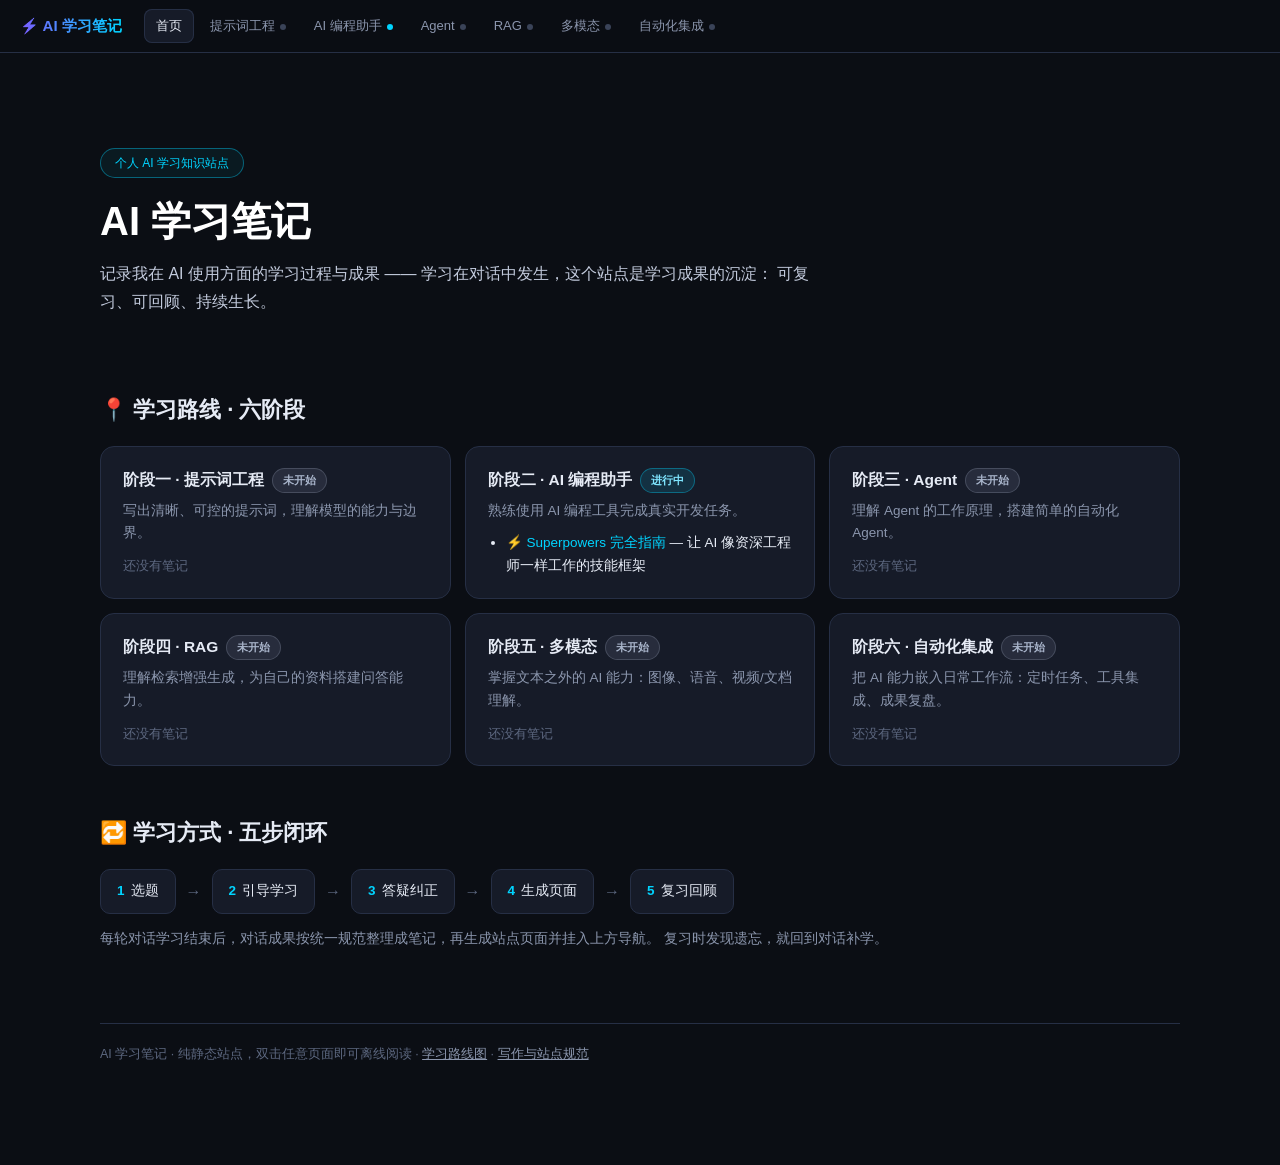
==== index.html @ fe91e8b1 "site: homepage with roadmap progress cards" ====
<!DOCTYPE html>
<html lang="zh-CN">
<head>
<meta charset="UTF-8">
<meta name="viewport" content="width=device-width, initial-scale=1.0">
<title>AI 学习笔记 · 首页</title>
<link rel="stylesheet" href="./assets/site.css">
<script src="./assets/site.js"></script>
<style>
  body { background: var(--site-bg); color: var(--site-text);
    font-family: -apple-system, BlinkMacSystemFont, "PingFang SC",
    "Hiragino Sans GB", "Microsoft YaHei", sans-serif;
    margin: 0; line-height: 1.7; }
  .wrap { max-width: 1080px; margin: 0 auto; padding: 56px 28px 100px; }
  .hero { padding: 40px 0 20px; }
  .hero .badge { display: inline-block; font-size: 12px; color: var(--site-accent2);
    border: 1px solid rgba(0,212,255,.4); padding: 4px 14px; border-radius: 999px;
    margin-bottom: 18px; background: rgba(0,212,255,.06); }
  .hero h1 { font-size: 40px; margin: 0 0 14px; line-height: 1.25;
    background: linear-gradient(100deg, #fff 30%, var(--site-accent) 70%, var(--site-accent2));
    -webkit-background-clip: text; background-clip: text; color: transparent; }
  .hero p { color: #c3cbdd; font-size: 16px; max-width: 720px; margin: 0 0 8px; }

  h2 { font-size: 22px; margin: 48px 0 18px; }
  .grid { display: grid; gap: 14px;
    grid-template-columns: repeat(auto-fill, minmax(300px, 1fr)); }
  .card { background: var(--site-card); border: 1px solid var(--site-line);
    border-radius: 14px; padding: 20px 22px; transition: .2s; }
  .card:hover { border-color: #35415e; transform: translateY(-2px); }
  .card h3 { font-size: 15.5px; margin: 0 0 6px; display: flex;
    align-items: center; gap: 8px; flex-wrap: wrap; }
  .card p { font-size: 13.5px; color: var(--site-muted); margin: 0 0 10px; }
  .st { font-size: 11px; font-weight: 700; padding: 2px 10px; border-radius: 999px; }
  .st.doing { background: rgba(0,212,255,.12); color: #7fe6ff;
    border: 1px solid rgba(0,212,255,.35); }
  .st.todo { background: rgba(139,150,173,.15); color: #aab6cc;
    border: 1px solid rgba(139,150,173,.3); }
  .st.done { background: rgba(61,220,151,.12); color: #8bf0c4;
    border: 1px solid rgba(61,220,151,.35); }
  .card ul { margin: 0; padding-left: 18px; font-size: 13.5px; }
  .card ul a { color: var(--site-accent2); text-decoration: none; }
  .card ul a:hover { text-decoration: underline; }
  .card .empty { color: #5d6880; font-size: 13px; }

  .loop { display: flex; flex-wrap: wrap; gap: 10px; align-items: center; }
  .loop .node { background: var(--site-card); border: 1px solid var(--site-line);
    border-radius: 10px; padding: 10px 16px; font-size: 13.5px; }
  .loop .node b { color: var(--site-accent2); margin-right: 6px; }
  .loop .arrow { color: #5d6880; }

  footer { margin-top: 72px; padding-top: 20px; border-top: 1px solid var(--site-line);
    color: #5d6880; font-size: 12.5px; }
  footer a { color: var(--site-muted); }
</style>
</head>
<body class="site-page">
<div class="wrap">

  <div class="hero">
    <div class="badge">个人 AI 学习知识站点</div>
    <h1>AI 学习笔记</h1>
    <p>记录我在 AI 使用方面的学习过程与成果 —— 学习在对话中发生，这个站点是学习成果的沉淀：
       可复习、可回顾、持续生长。</p>
  </div>

  <h2>📍 学习路线 · 六阶段</h2>
  <div class="grid">
    <div class="card">
      <h3>阶段一 · 提示词工程 <span class="st todo">未开始</span></h3>
      <p>写出清晰、可控的提示词，理解模型的能力与边界。</p>
      <div class="empty">还没有笔记</div>
    </div>
    <div class="card">
      <h3>阶段二 · AI 编程助手 <span class="st doing">进行中</span></h3>
      <p>熟练使用 AI 编程工具完成真实开发任务。</p>
      <ul>
        <li><a href="topics/ai-coding/superpowers/index.html">⚡ Superpowers 完全指南</a> — 让 AI 像资深工程师一样工作的技能框架</li>
      </ul>
    </div>
    <div class="card">
      <h3>阶段三 · Agent <span class="st todo">未开始</span></h3>
      <p>理解 Agent 的工作原理，搭建简单的自动化 Agent。</p>
      <div class="empty">还没有笔记</div>
    </div>
    <div class="card">
      <h3>阶段四 · RAG <span class="st todo">未开始</span></h3>
      <p>理解检索增强生成，为自己的资料搭建问答能力。</p>
      <div class="empty">还没有笔记</div>
    </div>
    <div class="card">
      <h3>阶段五 · 多模态 <span class="st todo">未开始</span></h3>
      <p>掌握文本之外的 AI 能力：图像、语音、视频/文档理解。</p>
      <div class="empty">还没有笔记</div>
    </div>
    <div class="card">
      <h3>阶段六 · 自动化集成 <span class="st todo">未开始</span></h3>
      <p>把 AI 能力嵌入日常工作流：定时任务、工具集成、成果复盘。</p>
      <div class="empty">还没有笔记</div>
    </div>
  </div>

  <h2>🔁 学习方式 · 五步闭环</h2>
  <div class="loop">
    <div class="node"><b>1</b>选题</div><span class="arrow">→</span>
    <div class="node"><b>2</b>引导学习</div><span class="arrow">→</span>
    <div class="node"><b>3</b>答疑纠正</div><span class="arrow">→</span>
    <div class="node"><b>4</b>生成页面</div><span class="arrow">→</span>
    <div class="node"><b>5</b>复习回顾</div>
  </div>
  <p style="color:var(--site-muted);font-size:13.5px;margin-top:14px">
    每轮对话学习结束后，对话成果按统一规范整理成笔记，再生成站点页面并挂入上方导航。
    复习时发现遗忘，就回到对话补学。
  </p>

  <footer>
    AI 学习笔记 · 纯静态站点，双击任意页面即可离线阅读 ·
    <a href="docs/roadmap.md">学习路线图</a> ·
    <a href="docs/conventions.md">写作与站点规范</a>
  </footer>

</div>
</body>
</html>
---- assets/site.css ----
/* ===== ai_use 全站共享样式 =====
 * 深色主题。页面通过 <link> 引用本文件，并给 body 加 class="site-page"。
 */

:root {
  --site-bg: #0b0e14;
  --site-card: #161b28;
  --site-line: #262f45;
  --site-text: #e6ebf5;
  --site-muted: #8b96ad;
  --site-accent: #7c5cff;
  --site-accent2: #00d4ff;
  --site-green: #3ddc97;
  --site-nav-h: 52px;
}

/* 吸顶导航 */
.site-nav {
  position: fixed;
  top: 0;
  left: 0;
  right: 0;
  height: var(--site-nav-h);
  display: flex;
  align-items: center;
  gap: 4px;
  padding: 0 20px;
  background: rgba(11, 14, 20, 0.92);
  backdrop-filter: blur(10px);
  border-bottom: 1px solid var(--site-line);
  z-index: 1000;
  font-family: -apple-system, BlinkMacSystemFont, "PingFang SC",
    "Hiragino Sans GB", "Microsoft YaHei", sans-serif;
}

.site-nav .brand {
  font-weight: 800;
  font-size: 15px;
  margin-right: 18px;
  white-space: nowrap;
  background: linear-gradient(90deg, var(--site-accent), var(--site-accent2));
  -webkit-background-clip: text;
  background-clip: text;
  color: transparent;
  text-decoration: none;
}

.site-nav .item {
  position: relative;
  height: 100%;
  display: flex;
  align-items: center;
}

.site-nav .item > a {
  color: var(--site-muted);
  font-size: 13px;
  padding: 6px 12px;
  border-radius: 8px;
  text-decoration: none;
  white-space: nowrap;
  transition: 0.15s;
}

.site-nav .item > a:hover {
  color: var(--site-text);
  background: var(--site-card);
}

.site-nav .item.current > a {
  color: var(--site-text);
  background: var(--site-card);
  box-shadow: inset 0 0 0 1px var(--site-line);
}

/* 阶段状态点 */
.site-nav .dot {
  display: inline-block;
  width: 6px;
  height: 6px;
  border-radius: 50%;
  margin-left: 5px;
  vertical-align: middle;
  background: #3a4358;
}
.site-nav .dot.doing { background: var(--site-accent2); }
.site-nav .dot.done { background: var(--site-green); }

/* 下拉菜单 */
.site-nav .menu {
  display: none;
  position: absolute;
  top: 100%;
  left: 0;
  min-width: 200px;
  background: var(--site-card);
  border: 1px solid var(--site-line);
  border-radius: 10px;
  padding: 6px;
  box-shadow: 0 12px 32px rgba(0, 0, 0, 0.5);
}

.site-nav .item:hover .menu,
.site-nav .item:focus-within .menu {
  display: block;
}

.site-nav .menu a {
  display: block;
  color: #c3cbdd;
  font-size: 13px;
  padding: 8px 12px;
  border-radius: 7px;
  text-decoration: none;
}

.site-nav .menu a:hover {
  background: var(--site-bg);
  color: var(--site-text);
}

.site-nav .menu .empty {
  color: #5d6880;
  font-size: 12px;
  padding: 8px 12px;
}

/* 使用共享导航的页面：为吸顶栏让出空间 */
body.site-page {
  padding-top: var(--site-nav-h);
}

@media (max-width: 900px) {
  .site-nav { overflow-x: auto; }
  .site-nav .menu { position: fixed; left: 12px; right: 12px; }
}
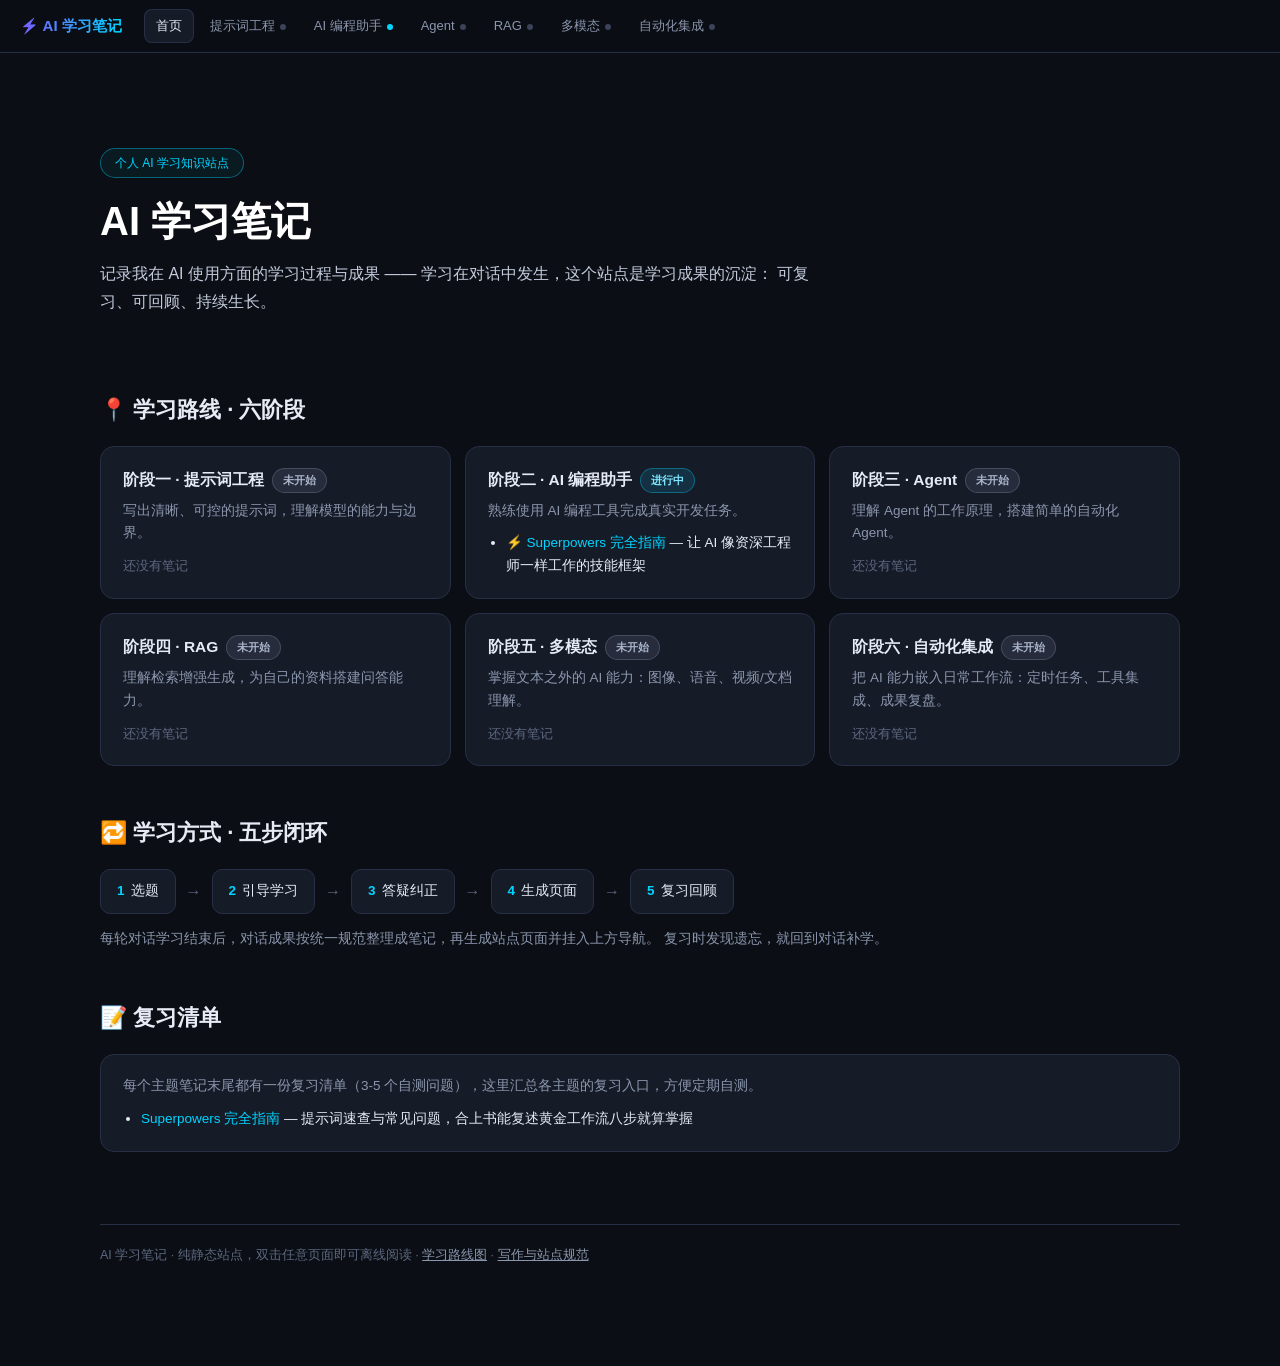
==== commit e7647c9e: "fix: validate SITE_NAV links in checker; add review checklist section to homepage" ====
--- a/index.html
+++ b/index.html
@@ -112,6 +112,14 @@
     复习时发现遗忘，就回到对话补学。
   </p>
 
+  <h2>📝 复习清单</h2>
+  <div class="card" id="review">
+    <p>每个主题笔记末尾都有一份复习清单（3-5 个自测问题），这里汇总各主题的复习入口，方便定期自测。</p>
+    <ul>
+      <li><a href="topics/ai-coding/superpowers/index.html#prompts">Superpowers 完全指南</a> — 提示词速查与常见问题，合上书能复述黄金工作流八步就算掌握</li>
+    </ul>
+  </div>
+
   <footer>
     AI 学习笔记 · 纯静态站点，双击任意页面即可离线阅读 ·
     <a href="docs/roadmap.md">学习路线图</a> ·
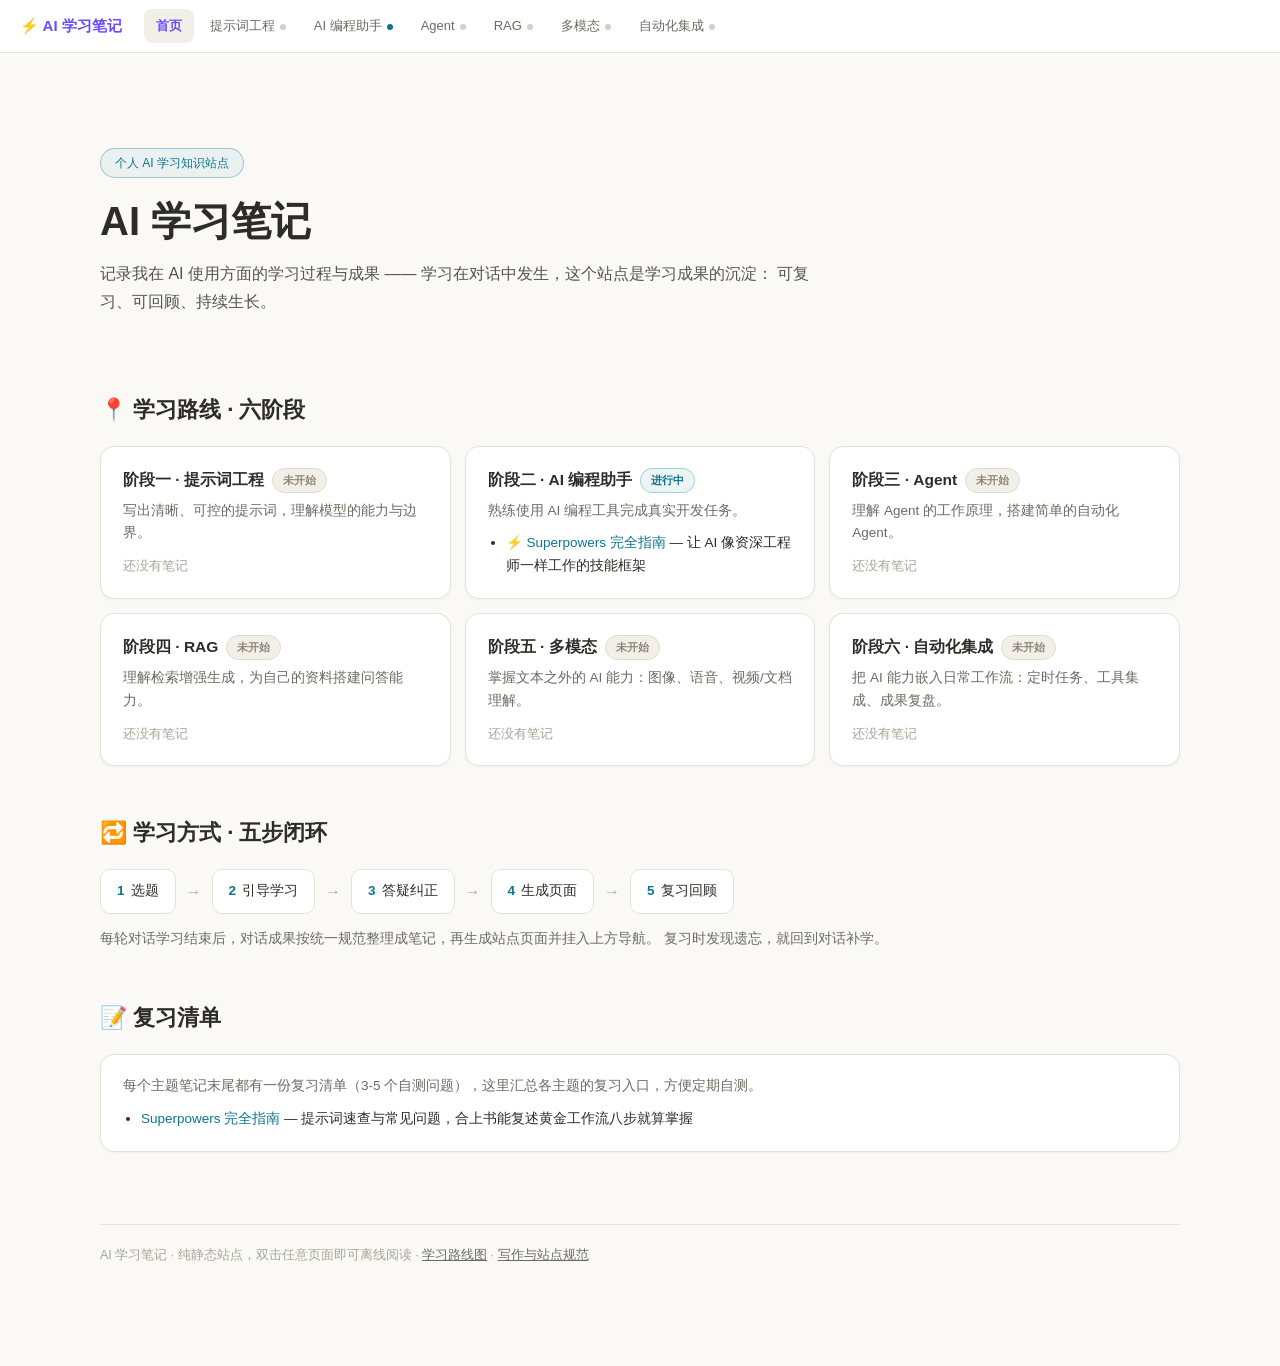
==== commit 1d61bbd7: "style: switch site to light readable theme" ====
--- a/index.html
+++ b/index.html
@@ -14,42 +14,44 @@
   .wrap { max-width: 1080px; margin: 0 auto; padding: 56px 28px 100px; }
   .hero { padding: 40px 0 20px; }
   .hero .badge { display: inline-block; font-size: 12px; color: var(--site-accent2);
-    border: 1px solid rgba(0,212,255,.4); padding: 4px 14px; border-radius: 999px;
-    margin-bottom: 18px; background: rgba(0,212,255,.06); }
+    border: 1px solid rgba(14,116,144,.35); padding: 4px 14px; border-radius: 999px;
+    margin-bottom: 18px; background: rgba(14,116,144,.06); }
   .hero h1 { font-size: 40px; margin: 0 0 14px; line-height: 1.25;
-    background: linear-gradient(100deg, #fff 30%, var(--site-accent) 70%, var(--site-accent2));
+    background: linear-gradient(100deg, #2e2c28 30%, var(--site-accent) 75%, var(--site-accent2));
     -webkit-background-clip: text; background-clip: text; color: transparent; }
-  .hero p { color: #c3cbdd; font-size: 16px; max-width: 720px; margin: 0 0 8px; }
+  .hero p { color: #55534c; font-size: 16px; max-width: 720px; margin: 0 0 8px; }
 
   h2 { font-size: 22px; margin: 48px 0 18px; }
   .grid { display: grid; gap: 14px;
     grid-template-columns: repeat(auto-fill, minmax(300px, 1fr)); }
   .card { background: var(--site-card); border: 1px solid var(--site-line);
-    border-radius: 14px; padding: 20px 22px; transition: .2s; }
-  .card:hover { border-color: #35415e; transform: translateY(-2px); }
+    border-radius: 14px; padding: 20px 22px; transition: .2s;
+    box-shadow: 0 1px 3px rgba(60,55,40,.05); }
+  .card:hover { border-color: #cfc9bb; transform: translateY(-2px);
+    box-shadow: 0 4px 14px rgba(60,55,40,.08); }
   .card h3 { font-size: 15.5px; margin: 0 0 6px; display: flex;
     align-items: center; gap: 8px; flex-wrap: wrap; }
   .card p { font-size: 13.5px; color: var(--site-muted); margin: 0 0 10px; }
   .st { font-size: 11px; font-weight: 700; padding: 2px 10px; border-radius: 999px; }
-  .st.doing { background: rgba(0,212,255,.12); color: #7fe6ff;
-    border: 1px solid rgba(0,212,255,.35); }
-  .st.todo { background: rgba(139,150,173,.15); color: #aab6cc;
-    border: 1px solid rgba(139,150,173,.3); }
-  .st.done { background: rgba(61,220,151,.12); color: #8bf0c4;
-    border: 1px solid rgba(61,220,151,.35); }
+  .st.doing { background: rgba(14,116,144,.08); color: #0e7490;
+    border: 1px solid rgba(14,116,144,.3); }
+  .st.todo { background: #f2efe8; color: #8a8577;
+    border: 1px solid #e0dccd; }
+  .st.done { background: rgba(15,157,88,.08); color: #0f9d58;
+    border: 1px solid rgba(15,157,88,.3); }
   .card ul { margin: 0; padding-left: 18px; font-size: 13.5px; }
   .card ul a { color: var(--site-accent2); text-decoration: none; }
   .card ul a:hover { text-decoration: underline; }
-  .card .empty { color: #5d6880; font-size: 13px; }
+  .card .empty { color: #a8a396; font-size: 13px; }
 
   .loop { display: flex; flex-wrap: wrap; gap: 10px; align-items: center; }
   .loop .node { background: var(--site-card); border: 1px solid var(--site-line);
     border-radius: 10px; padding: 10px 16px; font-size: 13.5px; }
   .loop .node b { color: var(--site-accent2); margin-right: 6px; }
-  .loop .arrow { color: #5d6880; }
+  .loop .arrow { color: #b0aa9c; }
 
   footer { margin-top: 72px; padding-top: 20px; border-top: 1px solid var(--site-line);
-    color: #5d6880; font-size: 12.5px; }
+    color: #a8a396; font-size: 12.5px; }
   footer a { color: var(--site-muted); }
 </style>
 </head>
--- a/assets/site.css
+++ b/assets/site.css
@@ -1,16 +1,16 @@
 /* ===== ai_use 全站共享样式 =====
- * 深色主题。页面通过 <link> 引用本文件，并给 body 加 class="site-page"。
+ * 浅色阅读主题。页面通过 <link> 引用本文件，并给 body 加 class="site-page"。
  */
 
 :root {
-  --site-bg: #0b0e14;
-  --site-card: #161b28;
-  --site-line: #262f45;
-  --site-text: #e6ebf5;
-  --site-muted: #8b96ad;
-  --site-accent: #7c5cff;
-  --site-accent2: #00d4ff;
-  --site-green: #3ddc97;
+  --site-bg: #faf9f6;
+  --site-card: #ffffff;
+  --site-line: #e6e2d9;
+  --site-text: #2e2c28;
+  --site-muted: #6d6a61;
+  --site-accent: #6a4dff;
+  --site-accent2: #0e7490;
+  --site-green: #0f9d58;
   --site-nav-h: 52px;
 }
 
@@ -25,7 +25,7 @@
   align-items: center;
   gap: 4px;
   padding: 0 20px;
-  background: rgba(11, 14, 20, 0.92);
+  background: rgba(255, 255, 255, 0.92);
   backdrop-filter: blur(10px);
   border-bottom: 1px solid var(--site-line);
   z-index: 1000;
@@ -38,10 +38,7 @@
   font-size: 15px;
   margin-right: 18px;
   white-space: nowrap;
-  background: linear-gradient(90deg, var(--site-accent), var(--site-accent2));
-  -webkit-background-clip: text;
-  background-clip: text;
-  color: transparent;
+  color: var(--site-accent);
   text-decoration: none;
 }
 
@@ -64,13 +61,13 @@
 
 .site-nav .item > a:hover {
   color: var(--site-text);
-  background: var(--site-card);
+  background: #f2efe8;
 }
 
 .site-nav .item.current > a {
-  color: var(--site-text);
-  background: var(--site-card);
-  box-shadow: inset 0 0 0 1px var(--site-line);
+  color: var(--site-accent);
+  background: #f2efe8;
+  font-weight: 600;
 }
 
 /* 阶段状态点 */
@@ -81,7 +78,7 @@
   border-radius: 50%;
   margin-left: 5px;
   vertical-align: middle;
-  background: #3a4358;
+  background: #d4cfc4;
 }
 .site-nav .dot.doing { background: var(--site-accent2); }
 .site-nav .dot.done { background: var(--site-green); }
@@ -97,7 +94,7 @@
   border: 1px solid var(--site-line);
   border-radius: 10px;
   padding: 6px;
-  box-shadow: 0 12px 32px rgba(0, 0, 0, 0.5);
+  box-shadow: 0 8px 24px rgba(60, 55, 40, 0.12);
 }
 
 .site-nav .item:hover .menu,
@@ -107,7 +104,7 @@
 
 .site-nav .menu a {
   display: block;
-  color: #c3cbdd;
+  color: var(--site-text);
   font-size: 13px;
   padding: 8px 12px;
   border-radius: 7px;
@@ -115,12 +112,12 @@
 }
 
 .site-nav .menu a:hover {
-  background: var(--site-bg);
-  color: var(--site-text);
+  background: #f7f4ee;
+  color: var(--site-accent);
 }
 
 .site-nav .menu .empty {
-  color: #5d6880;
+  color: #a8a396;
   font-size: 12px;
   padding: 8px 12px;
 }
